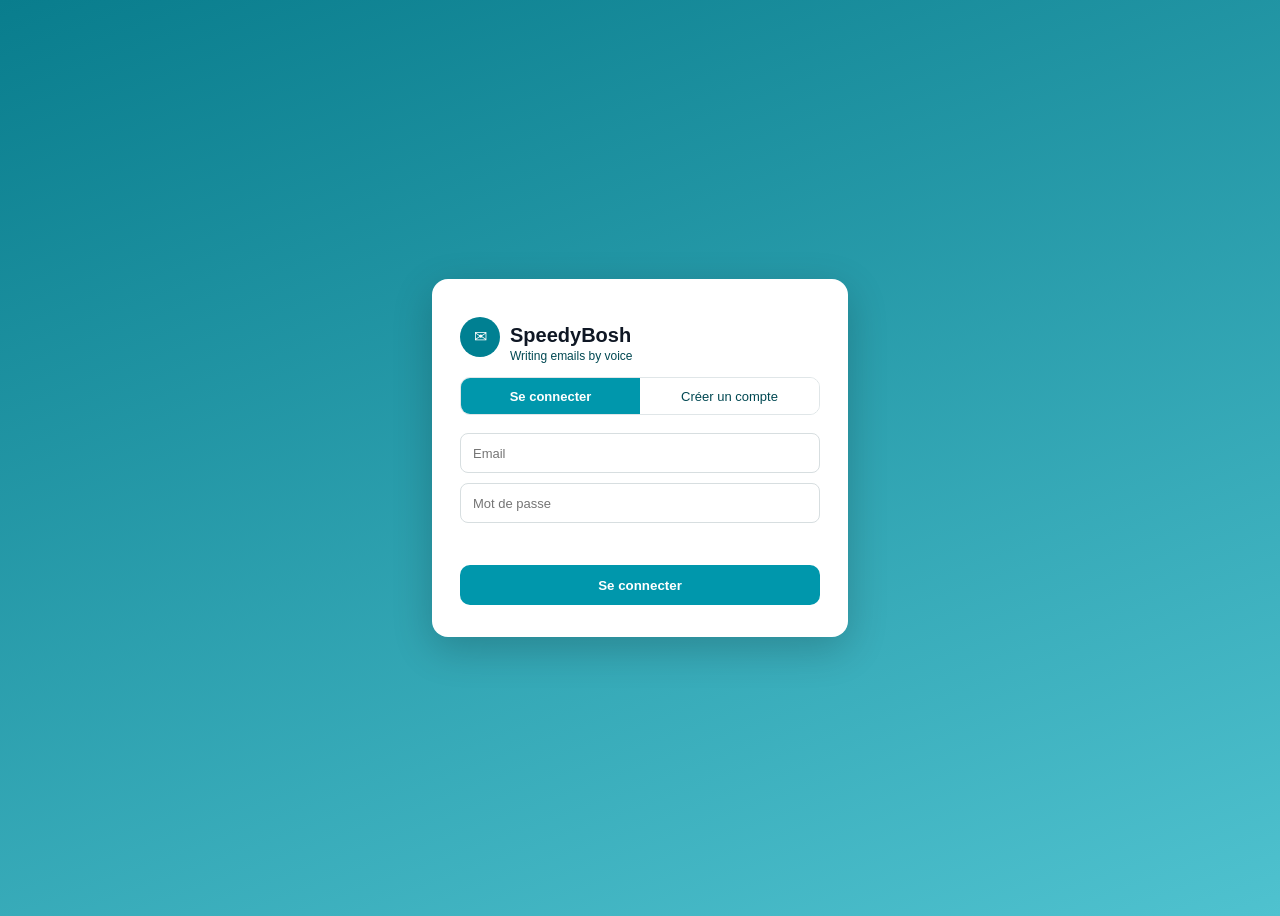
==== frontend/dashboard.html @ 1e37a74c "Création de la branche version2 avec dernières corrections" ====
<!DOCTYPE html>
<html lang="fr">
<head>
<meta charset="UTF-8">
<meta name="viewport" content="width=device-width, initial-scale=1.0">
<title>SpeedyBosh</title>
<link rel="stylesheet" href="css/style.css">
</head>
<body>

  <!-- ── HEADER ── -->
  <header class="app-header">
    <div class="brand">
      <div class="brand-logo">✉</div>
      <div class="brand-text">
        <h1>SpeedyBosh</h1>
        <p>Writing emails by voice</p>
      </div>
    </div>
    <div class="header-right">
      <div class="search-box">
        <input id="search-input" type="text" placeholder="Rechercher (noms, dates, mails, messages)">
        <button class="icon-btn" id="search-btn">🔍</button>
        <button class="icon-btn" id="sort-toggle-btn">⇅</button>
      </div>
      <button class="signin-pill" id="signin-pill">Sign in</button>
      <div class="avatar-circle" id="avatar-circle">?</div>
    </div>
  </header>

  <!-- ── VISUALIZER ── -->
  <section class="visualizer">
    <div class="pulse-ring" id="pulse-ring">
      <div class="ring"></div><div class="ring"></div><div class="ring"></div>
      <div class="mic">🎤</div>
    </div>
    <div class="status-lbl" id="status-lbl">SpeedyBosh</div>
    <div class="wave-bar" id="wave-bar">
      <!-- 20 barres générées en JS -->
    </div>
  </section>

  <!-- ── LAYOUT ── -->
  <div class="layout">
    <!-- SIDEBAR -->
    <aside class="sidebar">
      <h3>InBox</h3>
      <button id="btn-new-mail">📨  New email</button>
      <button id="btn-sent">📤  Sent</button>
      <button id="btn-all-mail">📥  All Mail</button>
      <button id="btn-trash">🗑  Trash</button>
      <button id="btn-starred">⭐  Starred</button>
      <button id="btn-history">🕘  Historical</button>
      <button class="settings-btn" id="btn-settings">⚙️  Settings</button>
    </aside>

    <!-- MAIN COLUMN -->
    <main class="main-col">

      <!-- VOICE GUIDE -->
      <div class="card">
        <div class="card-title">VOICE GUIDE</div>
        <div class="guide-text" id="guide-text">Say "Hello" to start</div>
      </div>

      <!-- FORM -->
      <div class="card">
        <div class="card-title" style="padding-top:10px;">Send an email</div>

        <div class="form-row">
          <label>To :</label>
          <input type="text" id="dest-input" placeholder="destinataire@exemple.com">
          <button class="mic-btn" data-field="destinataire">🎤</button>
          <button class="rewrite-btn" data-field="destinataire">✍️</button>
        </div>

        <div class="form-row">
          <label>Subject :</label>
          <input type="text" id="obj-input">
          <button class="mic-btn" data-field="objet">🎤</button>
          <button class="rewrite-btn" data-field="objet">✍️</button>
        </div>

        <div class="card-title" style="padding-top:10px;">New Message :</div>
        <textarea class="body-textarea" id="corps-input"></textarea>
        <div class="body-actions">
          <button class="mic-btn" data-field="corps">🎤</button>
          <button class="send-btn" id="send-btn">Send</button>
          <button class="rewrite-btn" data-field="corps">✍️</button>
        </div>
      </div>

      <!-- LOG -->
      <div class="card log-card">
        <div class="log-header">LOG</div>
        <div class="log-search-row">
          <input type="text" id="log-search" placeholder="Rechercher dans les messages">
          <select id="log-sort">
            <option value="date_desc">Date ↓</option>
            <option value="date_asc">Date ↑</option>
            <option value="alpha_asc">Alpha A→Z</option>
            <option value="alpha_desc">Alpha Z→A</option>
          </select>
        </div>
        <div class="console" id="console"></div>
      </div>

    </main>
  </div>

  <button class="quit-btn" id="btn-logout">✕  Se déconnecter</button>

  <script src="js/api.js"></script>
  <script src="js/voice.js"></script>
  <script src="js/app.js"></script>
</body>
</html>
---- frontend/css/style.css ----
@import url("variables.css");

* { box-sizing: border-box; margin: 0; padding: 0; }

body {
  font-family: var(--font-main);
  background: #eef1f3;
  color: var(--text-primary);
}

/* ── HEADER ── */
.app-header {
  display: flex;
  align-items: center;
  justify-content: space-between;
  background: var(--header-bg);
  height: 96px;
  padding: 0 24px;
  border-top: 3px solid var(--amber);
}
.brand { display: flex; align-items: center; gap: 12px; }
.brand-logo {
  width: 56px; height: 56px; border-radius: 50%;
  background: var(--purple-mid);
  display: flex; align-items: center; justify-content: center;
  font-size: 22px; color: var(--white);
}
.brand-text h1 { font-size: 18px; font-weight: 700; color: var(--white); }
.brand-text p { font-size: 11px; color: var(--white); opacity: .9; }

.header-right { display: flex; align-items: center; gap: 10px; }
.search-box {
  display: flex; align-items: center; gap: 6px;
}
.search-box input {
  width: 300px; height: 32px; border-radius: 16px; border: none;
  padding: 0 14px; font-size: 12px; outline: none;
}
.icon-btn {
  width: 32px; height: 32px; border: none; border-radius: 8px;
  background: var(--blue-acc); color: var(--white); cursor: pointer;
}
.signin-pill {
  background: var(--purple-mid); color: var(--white); border: none;
  border-radius: 14px; height: 28px; padding: 0 14px; font-size: 12px; cursor: pointer;
}
.avatar-circle {
  width: 44px; height: 44px; border-radius: 50%;
  background: var(--purple-mid); border: 2px solid var(--white);
  display: flex; align-items: center; justify-content: center;
  color: var(--white); font-weight: 700; cursor: pointer;
}

/* ── VOICE VISUALIZER ── */
.visualizer { text-align: center; padding: 20px 0 8px; }
.pulse-ring {
  width: 110px; height: 110px; margin: 0 auto; position: relative;
}
.pulse-ring .ring {
  position: absolute; inset: 0; border-radius: 50%;
  border: 1.5px solid var(--purple-hi);
}
.pulse-ring .ring:nth-child(2) { inset: 12px; border-color: var(--blue-acc); }
.pulse-ring .ring:nth-child(3) { inset: 24px; border-color: var(--purple-lo); }
.pulse-ring .mic { position: absolute; inset: 0; display: flex; align-items: center; justify-content: center; font-size: 26px; }
.pulse-ring.active .ring { animation: pulse 1.4s ease-out infinite; }
.pulse-ring.active .ring:nth-child(2) { animation-delay: .3s; }
.pulse-ring.active .ring:nth-child(3) { animation-delay: .6s; }
@keyframes pulse {
  0%   { transform: scale(.6); opacity: 1; }
  100% { transform: scale(1.15); opacity: 0; }
}
.status-lbl { font-size: 12px; color: var(--purple-mid); margin-top: 6px; }

.wave-bar { display: flex; gap: 3px; justify-content: center; align-items: flex-end; height: 18px; margin-top: 10px; }
.wave-bar span { width: 6px; height: 6px; background: var(--purple-mid); border-radius: 1px; }
.wave-bar.active span { animation: wave 1s ease-in-out infinite; }
.wave-bar span:nth-child(odd) { animation-delay: .15s; }
@keyframes wave { 0%,100% { height: 4px; } 50% { height: 18px; } }

/* ── LAYOUT ── */
.layout { display: flex; align-items: flex-start; }

.sidebar {
  background: var(--sidebar-bg);
  width: 160px; margin: 20px 0 20px 16px;
  border-radius: 8px; padding: 12px;
  display: flex; flex-direction: column; min-height: 500px;
}
.sidebar h3 { color: var(--text-primary); font-size: 12px; margin-bottom: 8px; }
.sidebar button {
  background: var(--white); color: #060606; border: none;
  height: 36px; border-radius: 8px; font-size: 12px; margin-bottom: 6px; cursor: pointer;
  text-align: left; padding: 0 12px;
}
.sidebar button:hover { background: #65E0F0; }
.sidebar .settings-btn { margin-top: auto; }

.main-col { flex: 1; padding: 20px 16px; min-width: 0; }

.card {
  background: var(--white); border: 1px solid var(--bg-panel-light, #dfe6e8);
  border-radius: var(--radius-lg); margin-bottom: 14px; box-shadow: 0 1px 3px rgba(0,0,0,.05);
}
.card-title { font-size: 10px; font-weight: 700; text-transform: uppercase; padding: 10px 14px 2px; }
.guide-text { font-size: 13px; font-weight: 700; padding: 0 14px 12px; }

/* ── FORM ── */
.form-row { display: flex; align-items: center; gap: 8px; padding: 6px 14px; }
.form-row label { width: 70px; font-size: 12px; color: #060606; }
.form-row input {
  flex: 1; height: 34px; border: 1px solid #d7dee0; border-radius: 8px;
  padding: 0 10px; font-size: 13px; outline: none;
}
.form-row input:focus { border-color: var(--purple-hi); }
.mic-btn, .rewrite-btn, .send-btn {
  border: none; border-radius: 8px; cursor: pointer; color: var(--white);
  height: 34px; width: 40px; font-size: 14px;
}
.mic-btn { background: var(--purple-hi); }
.mic-btn.recording { background: var(--red-err); }
.rewrite-btn { background: var(--blue-acc); }
.send-btn { background: var(--teal-ok); width: auto; padding: 0 18px; font-weight: 600; }

.body-textarea {
  width: calc(100% - 28px); margin: 6px 14px; height: 110px;
  border: 1px solid #d7dee0; border-radius: 10px; padding: 10px; font-size: 12px; resize: vertical;
}
.body-actions { display: flex; gap: 8px; padding: 0 14px 14px; }

/* ── LOG ── */
.log-card { padding: 10px 14px 14px; }
.log-header { font-size: 12px; margin-bottom: 6px; }
.log-search-row { display: flex; gap: 8px; margin-bottom: 8px; }
.log-search-row input {
  flex: 1; height: 32px; border: 1px solid #d7dee0; border-radius: 8px; padding: 0 10px; font-size: 12px;
}
.log-search-row select {
  height: 32px; border-radius: 8px; border: 1px solid #d7dee0; background: var(--blue-acc);
  color: var(--white); font-size: 12px; padding: 0 8px;
}
.console {
  background: var(--white); color: var(--teal-lt); font-family: "Courier New", monospace;
  font-size: 11px; height: 200px; overflow-y: auto; border-radius: 10px; padding: 10px;
  border: 1px solid #eee;
}
.console .line { white-space: pre-wrap; margin-bottom: 2px; }

.quit-btn {
  display: block; width: calc(100% - 32px); margin: 0 16px 16px;
  background: #2e0d0d; color: var(--red-err); border: 1px solid var(--red-err);
  height: 38px; border-radius: 10px; cursor: pointer; font-size: 13px;
}
.quit-btn:hover { background: #4a1515; }

@media (max-width: 900px) {
  .sidebar { display: none; }
  .search-box input { width: 160px; }
}
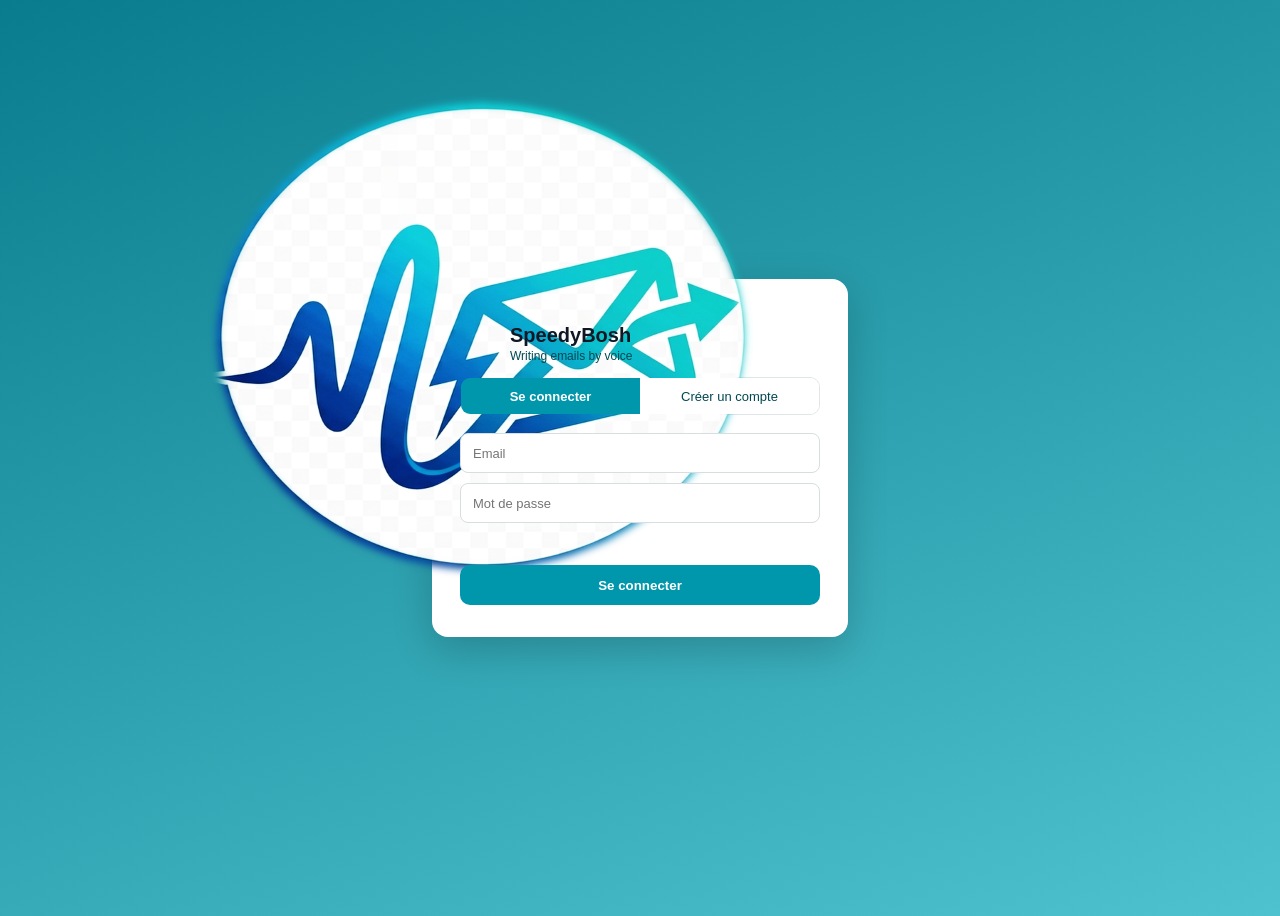
==== commit 6ab26aaa: "Ajout du dossier img et mise à jour du header avec logo" ====
--- a/frontend/dashboard.html
+++ b/frontend/dashboard.html
@@ -11,7 +11,7 @@
   <!-- ── HEADER ── -->
   <header class="app-header">
     <div class="brand">
-      <div class="brand-logo">✉</div>
+      <div class="brand-logo"><img src="img/speedybosh_logo2.png" alt="" class="logo"></div>
       <div class="brand-text">
         <h1>SpeedyBosh</h1>
         <p>Writing emails by voice</p>
--- a/frontend/css/style.css
+++ b/frontend/css/style.css
@@ -13,20 +13,40 @@
   display: flex;
   align-items: center;
   justify-content: space-between;
-  background: var(--header-bg);
-  height: 96px;
-  padding: 0 24px;
-  border-top: 3px solid var(--amber);
+  background-color: #008b8b;
+  padding: 10px 20px;
 }
-.brand { display: flex; align-items: center; gap: 12px; }
-.brand-logo {
-  width: 56px; height: 56px; border-radius: 50%;
-  background: var(--purple-mid);
-  display: flex; align-items: center; justify-content: center;
-  font-size: 22px; color: var(--white);
+.brand {
+  display: flex;
+  align-items: center;
+  gap: 10px;
 }
-.brand-text h1 { font-size: 18px; font-weight: 700; color: var(--white); }
-.brand-text p { font-size: 11px; color: var(--white); opacity: .9; }
+
+.brand-logo img {
+  width: 60px;
+  height: auto;
+  object-fit: contain;
+  display: block;
+}
+
+.logo {
+  width: 60px;
+  height: auto;
+  object-fit: contain;
+  display: block;
+}
+
+.brand-text h1 {
+  font-size: 20px;
+  color: #fff;
+  margin: 0;
+}
+
+.brand-text p {
+  font-size: 12px;
+  color: #e0e0e0;
+  margin: 0;
+}
 
 .header-right { display: flex; align-items: center; gap: 10px; }
 .search-box {
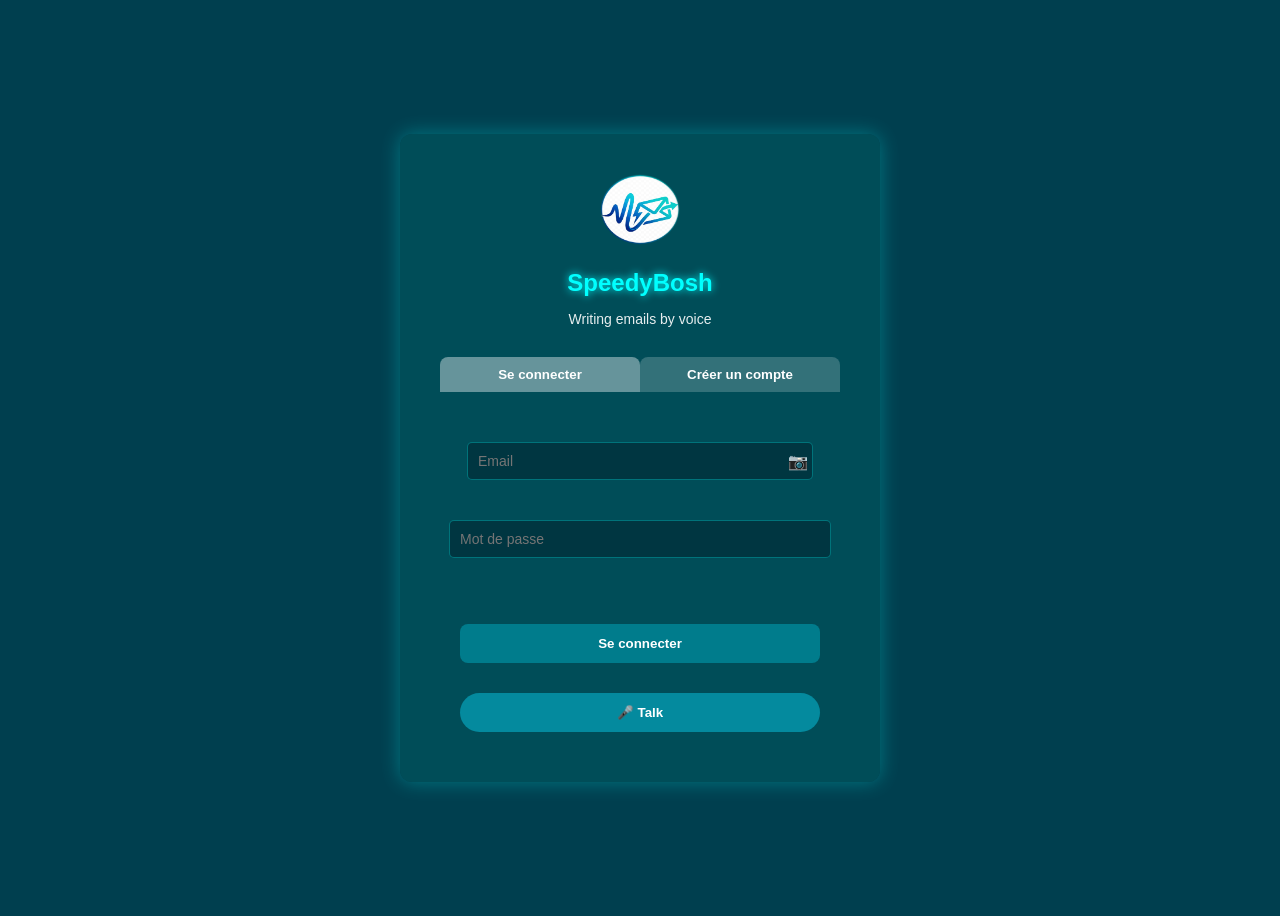
==== commit ce29d697: "ton message" ====
--- a/frontend/dashboard.html
+++ b/frontend/dashboard.html
@@ -1,117 +1,1431 @@
 <!DOCTYPE html>
-<html lang="fr">
+<html lang="en">
 <head>
-<meta charset="UTF-8">
-<meta name="viewport" content="width=device-width, initial-scale=1.0">
-<title>SpeedyBosh</title>
-<link rel="stylesheet" href="css/style.css">
+    <meta charset="UTF-8">
+    <meta name="viewport" content="width=device-width, initial-scale=1.0">
+    <meta http-equiv="Cache-Control" content="no-cache, no-store, must-revalidate">
+    <meta http-equiv="Pragma" content="no-cache">
+    <meta http-equiv="Expires" content="0">
+    <title>SpeedyBosh — Voice Email Assistant</title>
+    <link href="https://fonts.googleapis.com/css2?family=Inter:wght@300;400;500;600;700;800;900&display=swap" rel="stylesheet">
+    <link rel="stylesheet" href="https://cdnjs.cloudflare.com/ajax/libs/font-awesome/6.5.0/css/all.min.css">
+    <link rel="icon" type="image/png" href="img/speedybosh_logo2.png" />
+    <style>
+        * { margin: 0; padding: 0; box-sizing: border-box; }
+        body {
+            font-family: 'Inter', -apple-system, BlinkMacSystemFont, sans-serif;
+            background: #E8F8FA;
+            color: #1A1A2E;
+            height: 100vh;
+            display: flex;
+            flex-direction: column;
+        }
+        ::-webkit-scrollbar { width: 6px; }
+        ::-webkit-scrollbar-track { background: #E8F8FA; }
+        ::-webkit-scrollbar-thumb { background: #00B4D8; border-radius: 10px; }
+        ::-webkit-scrollbar-thumb:hover { background: #0077B6; }
+
+        .topbar {
+            background: #FFFFFF;
+            padding: 12px 36px;
+            display: flex;
+            justify-content: space-between;
+            align-items: center;
+            border-bottom: 2px solid #90E0EF;
+            box-shadow: 0 2px 12px rgba(0, 180, 216, 0.08);
+            flex-shrink: 0;
+        }
+        .topbar-left { display: flex; align-items: center; gap: 14px; }
+        .logo-icon {
+            width: 42px; height: 42px;
+            display: flex; align-items: center; justify-content: center;
+            flex-shrink: 0;
+        }
+        .logo-icon .logo { height: 40px; width: auto; object-fit: contain; }
+        .logo-text {
+            font-size: 22px; font-weight: 800;
+            background: linear-gradient(135deg, #0077B6, #00D4FF);
+            -webkit-background-clip: text;
+            -webkit-text-fill-color: transparent;
+            background-clip: text;
+            letter-spacing: -0.5px;
+        }
+        .logo-text span {
+            font-weight: 400; color: #6B7280; font-size: 13px;
+            -webkit-text-fill-color: #6B7280; margin-left: 6px;
+        }
+        .search-bar {
+            display: flex; align-items: center; background: #F0FAFC;
+            border-radius: 12px; padding: 6px 18px; width: 340px;
+            transition: all 0.25s; border: 2px solid transparent;
+        }
+        .search-bar:focus-within {
+            background: #FFFFFF; border-color: #00B4D8;
+            box-shadow: 0 0 0 4px rgba(0, 180, 216, 0.12);
+        }
+        .search-bar input {
+            border: none; background: transparent; padding: 9px 0;
+            font-size: 14px; width: 100%; outline: none;
+            color: #1A1A2E; font-family: 'Inter', sans-serif;
+        }
+        .search-bar input::placeholder { color: #9CA3AF; }
+        .search-icon { color: #00B4D8; font-size: 18px; margin-right: 12px; }
+        .topbar-right { display: flex; align-items: center; gap: 18px; }
+        .wake-btn {
+            background: #F0FAFC; border: 1px solid #90E0EF;
+            padding: 5px 14px; border-radius: 100px; font-size: 12px;
+            font-weight: 500; color: #0077B6; cursor: pointer;
+            transition: all 0.2s; font-family: 'Inter', sans-serif;
+            white-space: nowrap;
+        }
+        .wake-btn:hover { background: #E8F8FA; border-color: #00B4D8; }
+        .wake-btn.active { background: #DCFCE7; border-color: #22C55E; color: #16A34A; }
+        .status-badge {
+            background: #E8F8FA; padding: 5px 16px; border-radius: 100px;
+            font-size: 12px; font-weight: 500; color: #0077B6;
+            display: flex; align-items: center; gap: 8px;
+            border: 1px solid #90E0EF;
+        }
+        .status-badge .dot {
+            width: 8px; height: 8px; background: #22C55E;
+            border-radius: 50%; display: inline-block;
+            animation: pulse-dot 2s ease-in-out infinite;
+        }
+        @keyframes pulse-dot { 0%,100%{opacity:1;transform:scale(1)} 50%{opacity:.5;transform:scale(.8)} }
+        .avatar {
+            width: 42px; height: 42px; border-radius: 50%;
+            background: linear-gradient(135deg, #0077B6, #00D4FF);
+            display: flex; align-items: center; justify-content: center;
+            color: white; font-weight: 700; font-size: 16px;
+            cursor: pointer; transition: all 0.25s;
+            box-shadow: 0 2px 8px rgba(0, 180, 216, 0.25);
+        }
+        .avatar:hover {
+            transform: scale(1.06);
+            box-shadow: 0 4px 20px rgba(0, 180, 216, 0.4);
+        }
+        .topbar-right .logout-link {
+            font-size: 13px; color: #EF4444; cursor: pointer;
+            font-weight: 500; transition: color 0.2s; text-decoration: none;
+        }
+        .topbar-right .logout-link:hover { color: #DC2626; }
+
+        .main-container {
+            display: flex; flex: 1; overflow: hidden;
+            padding: 20px 28px; gap: 24px;
+        }
+
+        .sidebar {
+            width: 230px; background: #FFFFFF; border-radius: 18px;
+            padding: 18px 12px;
+            box-shadow: 0 4px 24px rgba(0, 180, 216, 0.06);
+            flex-shrink: 0; display: flex; flex-direction: column;
+            border: 1px solid #E8F8FA; height: 100%; overflow-y: auto;
+        }
+        .sidebar .nav-section { margin-bottom: 20px; }
+        .sidebar .nav-section .label {
+            font-size: 10px; font-weight: 700; text-transform: uppercase;
+            letter-spacing: 0.8px; color: #90E0EF;
+            padding: 0 14px; margin-bottom: 8px;
+        }
+        .sidebar .nav-item {
+            display: flex; align-items: center; gap: 14px;
+            padding: 10px 16px; border-radius: 12px; cursor: pointer;
+            transition: all 0.15s; color: #6B7280;
+            font-weight: 500; font-size: 14px;
+            text-decoration: none; margin-bottom: 2px;
+            border: none; background: none; width: 100%; text-align: left;
+            font-family: 'Inter', sans-serif;
+        }
+        .sidebar .nav-item:hover { background: #F0FAFC; color: #0077B6; }
+        .sidebar .nav-item.active { background: linear-gradient(135deg, #F0FAFC, #E8F8FA); color: #0077B6; font-weight: 600; border-right: 3px solid #00B4D8; }
+        .sidebar .nav-item .icon { font-size: 18px; width: 26px; text-align: center; }
+        .sidebar .nav-item .badge {
+            margin-left: auto; background: #E8F8FA;
+            padding: 2px 12px; border-radius: 100px;
+            font-size: 11px; font-weight: 600; color: #0077B6;
+        }
+        .sidebar .nav-item.active .badge { background: #00B4D8; color: white; }
+        .sidebar-divider { border: none; border-top: 2px solid #F0FAFC; margin: 6px 12px 14px; }
+        .sidebar-footer {
+            margin-top: auto; padding: 14px 16px;
+            background: linear-gradient(135deg, #F0FAFC, #E8F8FA);
+            border-radius: 14px; border: 1px solid #90E0EF;
+        }
+        .sidebar-footer .version { font-size: 11px; color: #6B7280; font-weight: 500; }
+        .sidebar-footer .app-name { font-size: 14px; font-weight: 700; color: #0077B6; }
+        .sidebar-footer .company { font-size: 11px; color: #9CA3AF; }
+
+        .content {
+            flex: 1; display: flex; flex-direction: column;
+            gap: 18px; overflow-y: auto; padding-right: 4px;
+        }
+
+        .stats-grid { display: grid; grid-template-columns: repeat(4, 1fr); gap: 16px; }
+        .stat-card {
+            background: #FFFFFF; border-radius: 16px; padding: 20px 24px;
+            box-shadow: 0 2px 12px rgba(0, 180, 216, 0.06);
+            transition: all 0.25s; border: 1px solid #E8F8FA;
+            position: relative; overflow: hidden;
+        }
+        .stat-card::before {
+            content: ''; position: absolute; top: 0; left: 0; right: 0;
+            height: 4px; border-radius: 16px 16px 0 0;
+        }
+        .stat-card:hover {
+            transform: translateY(-3px);
+            box-shadow: 0 8px 32px rgba(0, 180, 216, 0.12);
+            border-color: #90E0EF;
+        }
+        .stat-card .stat-icon { font-size: 24px; margin-bottom: 8px; }
+        .stat-card .stat-number { font-size: 30px; font-weight: 800; color: #1A1A2E; letter-spacing: -0.5px; }
+        .stat-card .stat-label { font-size: 14px; color: #6B7280; font-weight: 500; margin-top: 2px; }
+        .stat-card .stat-change {
+            font-size: 12px; font-weight: 600; margin-top: 6px;
+            display: inline-block; padding: 2px 12px; border-radius: 100px;
+        }
+        .stat-card .stat-change.up { background: #DCFCE7; color: #16A34A; }
+        .stat-card .stat-change.down { background: #FEE2E2; color: #DC2626; }
+        .stat-card.turquoise::before { background: linear-gradient(90deg, #0077B6, #00D4FF); }
+        .stat-card.turquoise .stat-number { color: #0077B6; }
+        .stat-card.green::before { background: #22C55E; }
+        .stat-card.green .stat-number { color: #22C55E; }
+        .stat-card.orange::before { background: #F59E0B; }
+        .stat-card.orange .stat-number { color: #F59E0B; }
+        .stat-card.pink::before { background: #EC4899; }
+        .stat-card.pink .stat-number { color: #EC4899; }
+
+        .compose-card {
+            background: #FFFFFF; border-radius: 16px; padding: 18px 24px;
+            box-shadow: 0 2px 12px rgba(0, 180, 216, 0.06);
+            border: 1px solid #E8F8FA;
+        }
+        .compose-card h3 { font-size: 16px; font-weight: 700; margin-bottom: 12px; color: #0077B6; }
+        .guide-text { font-size: 14px; color: #6B7280; font-weight: 500; padding: 8px 0; }
+        .form-row { display: flex; align-items: center; gap: 10px; margin-bottom: 10px; }
+        .form-row label { font-size: 14px; font-weight: 500; color: #6B7280; min-width: 70px; flex-shrink: 0; }
+        .input-group {
+            display: flex; flex-grow: 1; align-items: center;
+        }
+        .input-group input {
+            flex: 1; padding: 8px 12px; border: 1px solid #E5E7EB;
+            border-radius: 8px 0 0 8px; font-size: 14px; outline: none;
+            font-family: 'Inter', sans-serif; transition: border-color 0.2s;
+        }
+        .input-group input:focus { border-color: #00B4D8; }
+        .input-group .mic-btn {
+            height: 38px; width: 38px; flex-shrink: 0;
+            background: #F0FAFC; color: #0077B6;
+            border: 1px solid #E5E7EB; border-left: none;
+            border-radius: 0 8px 8px 0;
+            cursor: pointer; font-size: 16px;
+            display: flex; align-items: center; justify-content: center;
+            transition: all 0.2s;
+        }
+        .input-group .mic-btn:hover { background: #E8F8FA; color: #00B4D8; }
+        .input-group .mic-btn.recording { background: #FEE2E2; border-color: #DC2626; color: #DC2626; animation: mic-pulse 0.8s ease-in-out infinite; }
+        @keyframes mic-pulse { 0%,100%{box-shadow:0 0 0 0 rgba(220,38,38,.3)} 50%{box-shadow:0 0 0 8px rgba(220,38,38,0)} }
+        .form-row.body-row { align-items: flex-start; }
+        .body-input-wrapper {
+            display: flex; flex-grow: 1; align-items: flex-start; gap: 8px;
+        }
+        .body-input-wrapper textarea {
+            flex: 1; padding: 8px 12px; border: 1px solid #E5E7EB;
+            border-radius: 8px; font-size: 14px; outline: none;
+            font-family: 'Inter', sans-serif; resize: vertical; min-height: 80px;
+            transition: border-color 0.2s;
+        }
+        .body-input-wrapper textarea:focus { border-color: #00B4D8; }
+        .body-actions {
+            display: flex; flex-direction: column; gap: 6px; flex-shrink: 0;
+        }
+        .icon-btn {
+            width: 34px; height: 34px; border-radius: 8px;
+            border: 1px solid #E5E7EB; background: #fff;
+            cursor: pointer; font-size: 16px;
+            display: flex; align-items: center; justify-content: center;
+            transition: all 0.2s;
+        }
+        .icon-btn:hover { background: #F0FAFC; border-color: #90E0EF; }
+        .icon-btn.loading { opacity: 0.5; pointer-events: none; }
+        .icon-btn.recording { background: #FEE2E2; border-color: #DC2626; color: #DC2626; animation: mic-pulse 0.8s ease-in-out infinite; }
+        .file-preview {
+            margin-top: 8px; padding: 8px 12px; background: #F0FAFC;
+            border: 1px dashed #90E0EF; border-radius: 8px;
+            font-size: 13px; color: #0077B6; display: none;
+            font-family: 'Inter', sans-serif; line-height: 1.6;
+        }
+        .file-preview.show { display: block; }
+
+        .form-actions { display: flex; gap: 8px; margin-top: 8px; }
+
+        .form-actions .send-btn {
+            height: 38px; padding: 0 24px; border-radius: 100px; border: none;
+            background: linear-gradient(135deg, #0077B6, #00D4FF); color: white;
+            font-weight: 600; font-size: 14px; cursor: pointer;
+            font-family: 'Inter', sans-serif; transition: all 0.2s;
+        }
+        .form-actions .send-btn:hover { background: linear-gradient(135deg, #005C8E, #0099CC); }
+
+        .pulse-ring { display: inline-flex; align-items: center; gap: 4px; }
+        .pulse-ring .ring { width: 8px; height: 8px; border-radius: 50%; background: #00B4D8; display: none; }
+        .pulse-ring.active .ring { display: inline-block; animation: ring-pulse 1s ease-in-out infinite; }
+        .pulse-ring.active .ring:nth-child(2) { animation-delay: 0.2s; }
+        .pulse-ring.active .ring:nth-child(3) { animation-delay: 0.4s; }
+        @keyframes ring-pulse { 0%,100%{opacity:.3} 50%{opacity:1} }
+        .wave-bar { display: flex; align-items: flex-end; gap: 2px; height: 24px; }
+        .wave-bar span { width: 4px; background: #00B4D8; border-radius: 2px; height: 4px; display: none; }
+        .wave-bar.active span { display: block; animation: wave .6s ease-in-out infinite alternate; }
+        .wave-bar.active span:nth-child(1) { animation-delay: 0s; }
+        .wave-bar.active span:nth-child(2) { animation-delay: 0.05s; }
+        .wave-bar.active span:nth-child(3) { animation-delay: 0.1s; }
+        .wave-bar.active span:nth-child(4) { animation-delay: 0.15s; }
+        .wave-bar.active span:nth-child(5) { animation-delay: 0.2s; }
+        .wave-bar.active span:nth-child(6) { animation-delay: 0.25s; }
+        .wave-bar.active span:nth-child(7) { animation-delay: 0.3s; }
+        .wave-bar.active span:nth-child(8) { animation-delay: 0.35s; }
+        .wave-bar.active span:nth-child(9) { animation-delay: 0.4s; }
+        .wave-bar.active span:nth-child(10) { animation-delay: 0.45s; }
+        .wave-bar.active span:nth-child(11) { animation-delay: 0.5s; }
+        .wave-bar.active span:nth-child(12) { animation-delay: 0.55s; }
+        .wave-bar.active span:nth-child(13) { animation-delay: 0.6s; }
+        .wave-bar.active span:nth-child(14) { animation-delay: 0.65s; }
+        .wave-bar.active span:nth-child(15) { animation-delay: 0.7s; }
+        .wave-bar.active span:nth-child(16) { animation-delay: 0.75s; }
+        .wave-bar.active span:nth-child(17) { animation-delay: 0.8s; }
+        .wave-bar.active span:nth-child(18) { animation-delay: 0.85s; }
+        .wave-bar.active span:nth-child(19) { animation-delay: 0.9s; }
+        .wave-bar.active span:nth-child(20) { animation-delay: 0.95s; }
+        @keyframes wave { 0%{height:4px} 100%{height:20px} }
+        .status-lbl { font-size: 12px; color: #9CA3AF; }
+
+        .email-list {
+            background: #FFFFFF; border-radius: 16px;
+            box-shadow: 0 2px 12px rgba(0, 180, 216, 0.06);
+            border: 1px solid #E8F8FA; display: flex; flex-direction: column;
+        }
+        .email-list h2 {
+            font-size: 16px; font-weight: 700; padding: 16px 22px 0; color: #1A1A2E;
+        }
+
+        .mail-toolbar {
+            display: flex; align-items: center; gap: 6px; flex-wrap: wrap;
+            padding: 10px 22px; border-bottom: 2px solid #F0FAFC;
+        }
+        .mail-toolbar button {
+            background: transparent; border: 1px solid #E8F8FA;
+            padding: 4px 16px; border-radius: 100px; font-size: 12px;
+            font-weight: 500; color: #6B7280; cursor: pointer;
+            transition: all 0.15s; font-family: 'Inter', sans-serif;
+        }
+        .mail-toolbar button:hover { background: #F0FAFC; border-color: #90E0EF; color: #0077B6; }
+        .mail-toolbar #selected-count { margin-left: auto; font-size: 12px; color: #9CA3AF; }
+
+        .mail-item {
+            display: flex; align-items: center; padding: 12px 22px;
+            border-bottom: 1px solid #F9FAFB; gap: 14px;
+            transition: all 0.15s;
+        }
+        .mail-item:hover { background: #FAFDFE; }
+        .mail-item.fade-out { opacity: 0; transform: translateX(-20px); transition: all 0.4s; }
+        .mail-actions { display: flex; align-items: center; gap: 8px; flex-shrink: 0; }
+        .mail-actions input[type="checkbox"] { width: 16px; height: 16px; cursor: pointer; }
+        .mail-actions i { cursor: pointer; font-size: 16px; color: #9CA3AF; transition: color 0.15s; }
+        .mail-actions i:hover { color: #00B4D8; }
+        .mail-actions .mail-star.text-warning { color: #F59E0B; }
+        .mail-actions .mail-star.fa-solid.text-warning { color: #F59E0B; }
+        .mail-actions .mail-trash:hover { color: #DC2626; }
+        .mail-actions .mail-restore:hover { color: #22C55E; }
+        .mail-info { flex: 1; min-width: 0; }
+        .mail-info p { font-size: 13px; color: #6B7280; margin-bottom: 2px; }
+        .mail-info p strong { color: #1A1A2E; font-weight: 600; }
+
+        .voice-module {
+            background: #FFFFFF; border-radius: 16px; padding: 16px 24px;
+            box-shadow: 0 2px 12px rgba(0, 180, 216, 0.06);
+            border: 1px solid #E8F8FA;
+            display: flex; align-items: center; justify-content: space-between;
+            flex-shrink: 0; gap: 16px; flex-wrap: wrap;
+        }
+        .voice-module .voice-left { display: flex; align-items: center; gap: 18px; }
+        .voice-module .voice-btn {
+            width: 52px; height: 52px; border-radius: 50%; border: none;
+            background: linear-gradient(135deg, #0077B6, #00D4FF);
+            color: white; font-size: 24px; cursor: pointer;
+            transition: all 0.25s; display: flex; align-items: center; justify-content: center;
+            flex-shrink: 0; box-shadow: 0 4px 16px rgba(0, 180, 216, 0.3);
+        }
+        .voice-module .voice-btn:hover {
+            transform: scale(1.06);
+            box-shadow: 0 6px 28px rgba(0, 180, 216, 0.45);
+        }
+        .voice-module .voice-btn.listening {
+            background: linear-gradient(135deg, #DC2626, #EF4444);
+            animation: voice-pulse 1.2s ease-in-out infinite;
+            box-shadow: 0 4px 20px rgba(220, 38, 38, 0.35);
+        }
+        @keyframes voice-pulse {
+            0%,100%{box-shadow:0 0 0 0 rgba(220,38,38,.4)}
+            50%{box-shadow:0 0 0 16px rgba(220,38,38,0)}
+        }
+        .voice-module .voice-status { font-size: 14px; color: #6B7280; }
+        .voice-module .voice-status strong { color: #1A1A2E; font-weight: 600; }
+        .voice-module .voice-status .highlight { color: #0077B6; font-weight: 700; }
+        .voice-transcript {
+            background: linear-gradient(135deg, #F0FAFC, #E8F8FA);
+            padding: 8px 22px; border-radius: 100px;
+            font-size: 14px; color: #1A1A2E; font-weight: 500;
+            max-width: 380px; white-space: nowrap; overflow: hidden; text-overflow: ellipsis;
+            border: 1px solid #90E0EF; min-height: 42px;
+            display: flex; align-items: center;
+        }
+        .voice-transcript .mic-icon { margin-right: 10px; color: #00B4D8; }
+
+        .log-module {
+            background: #FFFFFF; border-radius: 16px; padding: 14px 22px;
+            box-shadow: 0 2px 12px rgba(0, 180, 216, 0.06);
+            border: 1px solid #E8F8FA; flex-shrink: 0; max-height: 160px; overflow-y: auto;
+        }
+        .log-module .log-header {
+            display: flex; justify-content: space-between; align-items: center; margin-bottom: 8px;
+        }
+        .log-module .log-header h4 { font-size: 13px; font-weight: 700; color: #0077B6; text-transform: uppercase; letter-spacing: 0.5px; }
+        .log-module .log-header .log-count { font-size: 12px; color: #9CA3AF; font-weight: 500; }
+        .console { background: transparent; }
+        .console .line {
+            font-size: 13px; color: #6B7280; padding: 3px 0;
+            border-bottom: 1px solid #F9FAFB; font-family: 'Inter', monospace;
+        }
+
+        footer {
+            padding: 12px 36px; border-top: 2px solid #90E0EF;
+            background: #FFFFFF; font-size: 13px; color: #9CA3AF;
+            display: flex; justify-content: space-between; flex-shrink: 0;
+        }
+
+        .avatar-wrapper { position: relative; cursor: pointer; }
+        .avatar-wrapper .avatar { box-shadow: 0 4px 16px rgba(0,180,216,0.3); border: 3px solid #fff; position: relative; }
+        .avatar-wrapper .status-dot {
+            position: absolute; bottom: 2px; right: 2px; width: 14px; height: 14px;
+            background: #22C55E; border-radius: 50%; border: 3px solid #fff;
+            animation: pulse-dot 2s ease-in-out infinite;
+        }
+
+        .user-menu {
+            position: absolute; top: 100%; right: 0; margin-top: 12px;
+            background: #fff; border-radius: 18px;
+            box-shadow: 0 12px 48px rgba(0,0,0,0.12), 0 4px 16px rgba(0,0,0,0.04);
+            border: 1px solid #E8F8FA; width: 340px; padding: 12px 0;
+            opacity: 0; visibility: hidden;
+            transform: translateY(-8px) scale(0.96);
+            transition: all 0.25s cubic-bezier(0.2,0,0,1);
+            z-index: 1001; transform-origin: top right;
+        }
+        .user-menu.open { opacity: 1; visibility: visible; transform: translateY(0) scale(1); }
+        .user-menu .menu-header { padding: 4px 20px 12px; border-bottom: 1px solid #F1F3F5; }
+        .user-menu .menu-header .user-row { display: flex; align-items: center; gap: 14px; }
+        .user-menu .menu-header .user-avatar {
+            width: 44px; height: 44px; border-radius: 50%;
+            background: linear-gradient(135deg,#0077B6,#00D4FF);
+            display: flex; align-items: center; justify-content: center;
+            color: #fff; font-weight: 700; font-size: 18px; flex-shrink: 0;
+        }
+        .user-menu .menu-header .user-info { text-align: left; flex: 1; min-width: 0; }
+        .user-menu .menu-header .user-info .name { font-weight: 600; font-size: 15px; color: #1A1A2E; white-space: nowrap; overflow: hidden; text-overflow: ellipsis; }
+        .user-menu .menu-header .user-info .email { font-size: 13px; color: #6B7280; white-space: nowrap; overflow: hidden; text-overflow: ellipsis; }
+        .user-menu .menu-header .user-info .badge { font-size: 11px; font-weight: 600; color: #0077B6; background: #E8F8FA; padding: 2px 12px; border-radius: 100px; display: inline-block; margin-top: 3px; }
+        .user-menu .menu-footer { padding: 8px 20px 4px; }
+        .user-menu .menu-footer .sign-out {
+            display: flex; align-items: center; gap: 12px; padding: 10px 12px;
+            border-radius: 12px; cursor: pointer; transition: all 0.15s;
+            color: #6B7280; font-weight: 500; font-size: 14px;
+        }
+        .user-menu .menu-footer .sign-out:hover { background: #FEE2E2; color: #DC2626; }
+
+        .menu-overlay {
+            position: fixed; top: 0; left: 0; right: 0; bottom: 0;
+            z-index: 1000; opacity: 0; visibility: hidden; transition: all 0.2s;
+        }
+        .menu-overlay.active { opacity: 1; visibility: visible; }
+
+        @media (max-width: 1200px) { .stats-grid { grid-template-columns: repeat(2, 1fr); } }
+        @media (max-width: 1024px) { .topbar .search-bar { width: 200px; } .voice-transcript { max-width: 200px; } }
+        @media (max-width: 768px) {
+            .sidebar { display: none; }
+            .topbar { padding: 12px 16px; flex-wrap: wrap; gap: 10px; }
+            .topbar .search-bar { width: 100%; order: 3; }
+            .main-container { padding: 12px; }
+            .stats-grid { grid-template-columns: 1fr 1fr; }
+            .voice-module { flex-direction: column; align-items: stretch; }
+            .voice-transcript { max-width: 100%; white-space: normal; border-radius: 12px; }
+        }
+        @media (max-width: 480px) { .stats-grid { grid-template-columns: 1fr; } .topbar .logo-text span { display: none; } }
+    </style>
 </head>
 <body>
 
-  <!-- ── HEADER ── -->
-  <header class="app-header">
-    <div class="brand">
-      <div class="brand-logo"><img src="img/speedybosh_logo2.png" alt="" class="logo"></div>
-      <div class="brand-text">
-        <h1>SpeedyBosh</h1>
-        <p>Writing emails by voice</p>
-      </div>
+    <header class="topbar">
+        <div class="topbar-left">
+            <div class="logo-icon"><img src="img/speedybosh_logo2.png" alt="SpeedyBosh" class="logo" /></div>
+            <div class="logo-text">SpeedyBosh <span>| Voice Email Assistant</span></div>
+        </div>
+        <div class="search-bar">
+            <span class="search-icon"><i class="fa-solid fa-search"></i></span>
+            <input type="text" id="log-search" placeholder="Search emails, tickets, contacts...">
+            <select id="log-sort" style="border:none;background:transparent;font-size:13px;outline:none;color:#6B7280;cursor:pointer;margin-left:8px;">
+                <option value="date_desc">↓ Date</option>
+                <option value="date_asc">↑ Date</option>
+                <option value="alpha_asc">A→Z</option>
+                <option value="alpha_desc">Z→A</option>
+            </select>
+        </div>
+        <div class="topbar-right">
+            <span class="status-badge"><span class="dot"></span> Online</span>
+            <button class="wake-btn" id="enable-wakeword-btn">🎙️ Hello Speedy</button>
+            <div class="avatar-wrapper">
+                <div class="avatar" id="avatarBtn">
+                    <span id="avatar-circle">MB</span>
+                    <span class="status-dot"></span>
+                </div>
+                <div class="user-menu" id="userMenu">
+                    <div class="menu-header">
+                        <div class="user-row">
+                            <div class="user-avatar" id="menuAvatar">MB</div>
+                            <div class="user-info">
+                                <div class="name" id="menuName">User</div>
+                                <div class="email" id="menuEmail">user@example.com</div>
+                                <span class="badge">● Active</span>
+                            </div>
+                        </div>
+                    </div>
+                    <div class="menu-footer">
+                        <div class="sign-out" id="menuLogout">
+                            <span class="sign-icon">🚪</span>
+                            Sign out
+                        </div>
+                    </div>
+                </div>
+            </div>
+        </div>
+    </header>
+
+    <div class="main-container">
+        <aside class="sidebar">
+            <div class="nav-section">
+                <div class="label">Main Menu</div>
+                <button class="nav-item" id="btn-dashboard"><span class="icon"><i class="fa-solid fa-chart-simple"></i></span> Dashboard</button>
+                <button class="nav-item" id="btn-new-mail"><span class="icon"><i class="fa-solid fa-pen"></i></span> New Email</button>
+                <button class="nav-item" id="btn-sent"><span class="icon"><i class="fa-solid fa-paper-plane"></i></span> Sent</button>
+                <button class="nav-item" id="btn-all-mail"><span class="icon"><i class="fa-solid fa-inbox"></i></span> All Mail <span class="badge" id="total-count">0</span></button>
+                <button class="nav-item" id="btn-starred"><span class="icon"><i class="fa-solid fa-star"></i></span> Starred <span class="badge" id="starred-count">0</span></button>
+                <button class="nav-item" id="btn-trash"><span class="icon"><i class="fa-solid fa-trash"></i></span> Trash</button>
+            </div>
+            <hr class="sidebar-divider">
+            <div class="nav-section">
+                <div class="label">Tools</div>
+                <button class="nav-item" id="btn-history"><span class="icon"><i class="fa-solid fa-clock-rotate-left"></i></span> History</button>
+            </div>
+            <div class="sidebar-footer">
+                <div class="version">Version</div>
+                <div class="app-name">SpeedyBosh v2.0</div>
+                <div class="company">DRÄXLMAIER — DACT</div>
+            </div>
+        </aside>
+
+        <main class="content" id="main-content"></main>
     </div>
-    <div class="header-right">
-      <div class="search-box">
-        <input id="search-input" type="text" placeholder="Rechercher (noms, dates, mails, messages)">
-        <button class="icon-btn" id="search-btn">🔍</button>
-        <button class="icon-btn" id="sort-toggle-btn">⇅</button>
-      </div>
-      <button class="signin-pill" id="signin-pill">Sign in</button>
-      <div class="avatar-circle" id="avatar-circle">?</div>
-    </div>
-  </header>
-
-  <!-- ── VISUALIZER ── -->
-  <section class="visualizer">
-    <div class="pulse-ring" id="pulse-ring">
-      <div class="ring"></div><div class="ring"></div><div class="ring"></div>
-      <div class="mic">🎤</div>
-    </div>
-    <div class="status-lbl" id="status-lbl">SpeedyBosh</div>
-    <div class="wave-bar" id="wave-bar">
-      <!-- 20 barres générées en JS -->
-    </div>
-  </section>
-
-  <!-- ── LAYOUT ── -->
-  <div class="layout">
-    <!-- SIDEBAR -->
-    <aside class="sidebar">
-      <h3>InBox</h3>
-      <button id="btn-new-mail">📨  New email</button>
-      <button id="btn-sent">📤  Sent</button>
-      <button id="btn-all-mail">📥  All Mail</button>
-      <button id="btn-trash">🗑  Trash</button>
-      <button id="btn-starred">⭐  Starred</button>
-      <button id="btn-history">🕘  Historical</button>
-      <button class="settings-btn" id="btn-settings">⚙️  Settings</button>
-    </aside>
-
-    <!-- MAIN COLUMN -->
-    <main class="main-col">
-
-      <!-- VOICE GUIDE -->
-      <div class="card">
-        <div class="card-title">VOICE GUIDE</div>
-        <div class="guide-text" id="guide-text">Say "Hello" to start</div>
-      </div>
-
-      <!-- FORM -->
-      <div class="card">
-        <div class="card-title" style="padding-top:10px;">Send an email</div>
-
-        <div class="form-row">
-          <label>To :</label>
-          <input type="text" id="dest-input" placeholder="destinataire@exemple.com">
-          <button class="mic-btn" data-field="destinataire">🎤</button>
-          <button class="rewrite-btn" data-field="destinataire">✍️</button>
+
+    <footer>
+        <span>DRÄXLMAIER Group — DACT Sousse Hub</span>
+        <span>SpeedyBosh v2.0 · 2026</span>
+    </footer>
+
+    <div class="menu-overlay" id="menuOverlay"></div>
+
+    <script src="js/api.js?v=3"></script>
+    <script src="js/voice.js?v=9"></script>
+    <script>
+    (function() {
+
+    if (!Api.getToken()) { window.location.href = "index.html"; return; }
+
+    const state = {
+        etat: "attente",
+        email_data: { destinataire: "", objet: "", corps: "" },
+        messages: [],
+        searchQuery: "",
+        sort: "date_desc",
+        originalMainContent: "",
+        selectMode: true,
+        starMode: true,
+        readMode: true,
+        attachments: [],
+    };
+
+    const el = {
+        destInput: null, objInput: null, corpsInput: null,
+        guideText: null, statusLbl: null, pulseRing: null, waveBar: null,
+        console: null, logSearch: null, logSort: null,
+        avatarCircle: document.getElementById("avatar-circle"),
+        voiceTranscript: document.getElementById("voiceTranscript"),
+    };
+
+    function reinitEls() {
+        el.destInput = document.getElementById("dest-input");
+        el.objInput = document.getElementById("obj-input");
+        el.corpsInput = document.getElementById("corps-input");
+        el.guideText = document.getElementById("guide-text");
+        el.statusLbl = document.getElementById("status-lbl");
+        el.pulseRing = document.getElementById("pulse-ring");
+        el.waveBar = document.getElementById("wave-bar");
+        el.console = document.getElementById("console");
+        el.logSearch = document.getElementById("log-search");
+        el.logSort = document.getElementById("log-sort");
+        el.voiceTranscript = document.getElementById("voiceTranscript");
+    }
+
+    Api.me().then((user) => {
+        const initial = user.email[0].toUpperCase();
+        el.avatarCircle.textContent = initial;
+        document.getElementById("menuAvatar").textContent = initial;
+        document.getElementById("menuName").textContent = user.username || user.email.split("@")[0];
+        document.getElementById("menuEmail").textContent = user.email;
+    }).catch(() => { Api.clearToken(); window.location.href = "index.html"; });
+
+    const avatarBtn = document.getElementById("avatarBtn");
+    const userMenu = document.getElementById("userMenu");
+    const menuOverlay = document.getElementById("menuOverlay");
+
+    function closeMenu() {
+        userMenu.classList.remove("open");
+        menuOverlay.classList.remove("active");
+    }
+
+    avatarBtn.addEventListener("click", function(e) {
+        e.stopPropagation();
+        userMenu.classList.toggle("open");
+        menuOverlay.classList.toggle("active");
+    });
+
+    menuOverlay.addEventListener("click", closeMenu);
+
+    document.addEventListener("keydown", function(e) {
+        if (e.key === "Escape") closeMenu();
+    });
+
+    document.getElementById("menuLogout").addEventListener("click", () => {
+        closeMenu();
+        Api.logout();
+        window.location.href = "index.html";
+    });
+
+    function log(text) { state.messages.push({ ts: new Date(), text }); refreshConsole(); }
+
+    const ROLE_ICON = { "Système": "🧠", "Utilisateur": "👤", "SpeedyBosh": "🤖" };
+    function logRole(role, text) { log((ROLE_ICON[role] || "•") + " " + role + " — " + text); }
+
+    function refreshConsole() {
+        const q = state.searchQuery.toLowerCase();
+        let items = state.messages.filter(m => !q || m.text.toLowerCase().includes(q) || m.ts.toLocaleString().toLowerCase().includes(q));
+        items = items.slice().sort((a, b) => {
+            switch (state.sort) {
+                case "date_asc": return a.ts - b.ts;
+                case "alpha_asc": return a.text.localeCompare(b.text);
+                case "alpha_desc": return b.text.localeCompare(a.text);
+                default: return b.ts - a.ts;
+            }
+        });
+        if (el.console) {
+            el.console.innerHTML = items.map(m => `<div class="line">[${m.ts.toLocaleString()}] ${escapeHtml(m.text)}</div>`).join("");
+        }
+        const header = document.querySelector(".log-header .log-count");
+        if (header) header.textContent = items.length + " entries";
+    }
+
+    function escapeHtml(s) { return s.replace(/[&<>"']/g, c => ({ "&":"&amp;","<":"&lt;",">":"&gt;",'"':"&quot;","'":"&#39;"}[c])); }
+    function setGuide(text) { if (el.guideText) el.guideText.textContent = text; }
+    function setStatus(text) { if (el.statusLbl) el.statusLbl.textContent = text; }
+    function setTranscript(text) { if (el.voiceTranscript) el.voiceTranscript.innerHTML = '<span class="mic-icon">🎤</span> ' + text; }
+
+    let derniereParole = Promise.resolve();
+    function speak(text) { logRole("SpeedyBosh", text); derniereParole = voice.speak(text); return derniereParole; }
+
+    function updateForm() {
+        if (el.destInput) el.destInput.value = state.email_data.destinataire;
+        if (el.objInput) el.objInput.value = state.email_data.objet;
+        if (el.corpsInput) el.corpsInput.value = state.email_data.corps;
+    }
+
+    function validerEmail(email) { return /^[^@\s]+@[^@\s]+\.[^@\s]+$/.test(email); }
+
+    const PONCTUATION = {
+        "point":".","virgule":",","point virgule":";","deux points":":",
+        "point d'exclamation":"!","point d'interrogation":"?",
+        "nouvelle ligne":"\n","à la ligne":"\n",
+        "ouvrir parenthèse":"(","fermer parenthèse":")","tiret":"-","guillemet":'"',
+    };
+    function appliquerPonctuation(texte) {
+        let t = texte;
+        for (const [mot, signe] of Object.entries(PONCTUATION)) t = t.replace(new RegExp("\\b"+mot+"\\b","gi"), signe);
+        return t;
+    }
+
+    function attendre(ms) { return new Promise(r => setTimeout(r, ms)); }
+
+    function construireEmail(texte) {
+        const ADDR_STOP = ["envoyer","envoie","envoi","envoies","envoyez","un","une","mail","e-mail","email","au","pour","le","la","les","du","de","bonjour","hello","oui","voulez","svp","merci","composer","écrire"];
+        let t = texte.toLowerCase().trim();
+        let m = t.match(/[a-z0-9._%+-]+@[a-z0-9.-]+\.[a-z]{2,}/);
+        if (m) return m[0];
+        const words = t.split(/\s+/).filter(Boolean)
+            .map(w => w.replace(/^[.,;:!?«»"']+|[.,;:!?«»"']+$/g, ""));
+        const tokens = [];
+        for (let i = words.length - 1; i >= 0; i--) {
+            if (ADDR_STOP.includes(words[i])) break;
+            tokens.unshift(words[i]);
+        }
+        let adr = (tokens.length ? tokens : words).join(" ")
+            .replace(/\barobase\b|\barrobase\b|\bat\b|\bate\b|\ba\s+t\b|\bà\b|\ba\b/g, "@")
+            .replace(/\bpoints?\b|\bpointe\b|\bdot\b/g, ".")
+            .replace(/[^a-z0-9@._-]/g, "")
+            .replace(/^[@.]+/, "")
+            .replace(/[@.]+$/, "");
+        return adr;
+    }
+
+    function router(texte) {
+        const c = texte.toLowerCase().trim();
+        if (state.etat === "accueil") {
+            const email = construireEmail(texte);
+            if (email && validerEmail(email)) {
+                state.email_data.destinataire = email;
+                updateForm(); log("📧 Email: " + state.email_data.destinataire);
+                setGuide("Quel est l'objet de votre message ?");
+                speak("Destinataire validé. Quel est l'objet de votre message ?");
+                state.etat = "objet"; continuerEcoute();
+            } else {
+                setGuide("Quel est le destinataire ?");
+                speak("Je n'ai pas compris l'adresse. Quel est le destinataire ?");
+                state.etat = "destinataire"; continuerEcoute();
+            }
+            return;
+        }
+        if (c.includes("annuler") || c.includes("cancel")) { speak("Brouillon annulé."); retourVeille(); return; }
+        if (state.etat === "destinataire") {
+            const email = construireEmail(texte);
+            if (validerEmail(email)) {
+                state.email_data.destinataire = email;
+                updateForm(); log("📧 Email: " + state.email_data.destinataire);
+                setGuide("Quel est l'objet de votre message ?");
+                speak("Destinataire validé. Quel est l'objet de votre message ?");
+                state.etat = "objet"; continuerEcoute();
+            } else { speak("Adresse e-mail invalide. Réessayez."); continuerEcoute(); }
+        } else if (state.etat === "objet") {
+            state.email_data.objet = texte; updateForm(); log("📌 Objet: " + texte);
+            setGuide("Je vous écoute pour le corps du message.");
+            speak("Objet enregistré. Je vous écoute pour le corps du message.");
+            state.etat = "corps"; continuerEcoute();
+        } else if (state.etat === "corps") {
+            const phrase = c.replace(/[.,!?;]$/,"").trim();
+            const sendWords = ["envoyer","envoie","envoyez","send","confirmer","oui","yes","ok","okay","c'est bon","d'accord"];
+            const nbMots = phrase.split(/\s+/).filter(Boolean).length;
+            const isSend = nbMots <= 4 && sendWords.some(w => phrase === w || phrase.startsWith(w + " "));
+            if (isSend) { envoyerEmail(); return; }
+            if (c.includes("effacer") || c.includes("clear")) { state.email_data.corps = ""; updateForm(); speak("Corps du message effacé."); continuerEcoute(); return; }
+            const corps = appliquerPonctuation(texte);
+            state.email_data.corps += (state.email_data.corps ? " " : "") + corps;
+            updateForm(); log("📝 Corps mis à jour: " + corps);
+            setGuide('Dites "Envoyer" quand vous avez terminé.');
+            continuerEcoute();
+        }
+    }
+
+    const DELAI_REPONSE = 10000;
+
+    async function continuerEcoute() {
+        setStatus("...");
+        const debut = Date.now();
+        await derniereParole;
+        const ecoule = Date.now() - debut;
+        await attendre(Math.max(0, 1000 - ecoule));
+        const fenetreFin = Date.now() + DELAI_REPONSE;
+        let affichage = null;
+        const majCompteARebours = () => {
+            const reste = Math.max(0, Math.ceil((fenetreFin - Date.now()) / 1000));
+            if (affichage !== reste) {
+                affichage = reste;
+                setStatus("🎙️ À vous de parler… (" + reste + "s)");
+            }
+        };
+        majCompteARebours();
+        setTranscript("🎤 À vous de parler...");
+        const compte = setInterval(majCompteARebours, 250);
+        while (Date.now() < fenetreFin) {
+            setTranscript("🎤 Je vous écoute... parlez maintenant");
+            if (el.pulseRing) el.pulseRing.classList.add("active");
+            if (el.waveBar) el.waveBar.classList.add("active");
+            try {
+                const texte = await voice.listenOnce();
+                const t = (texte || "").trim();
+                if (t) {
+                    clearInterval(compte);
+                    logRole("Utilisateur", '"' + texte + '"');
+                    setTranscript('"' + texte + '"');
+                    router(texte);
+                    return;
+                }
+                await attendre(700);
+            } catch (err) {
+                clearInterval(compte);
+                log("❌ Mic error: " + err.message); retourVeille(); return;
+            } finally {
+                setStatus("Idle...");
+                if (el.pulseRing) el.pulseRing.classList.remove("active");
+                if (el.waveBar) el.waveBar.classList.remove("active");
+            }
+        }
+        clearInterval(compte);
+        state.silences = (state.silences || 0) + 1;
+        if (state.silences >= 2) {
+            state.silences = 0;
+            speak("Aucune réponse. Je retourne en veille.");
+            retourVeille();
+            return;
+        }
+        logRole("Utilisateur", "(aucune réponse dans les " + (DELAI_REPONSE / 1000) + " s)");
+        speak("Je n'ai rien entendu. Dites « Annuler » pour arrêter, ou répondez à la question.");
+        continuerEcoute();
+    }
+
+    function retourVeille() {
+        resetDraft();
+        setStatus("Veille — dites « Hello Speedy »");
+        if (typeof wakeWord !== "undefined") wakeWord.start();
+    }
+
+    function demarrerConversation() {
+        loadView("New email");
+        const btn = document.getElementById("enable-wakeword-btn");
+        if (btn) { btn.classList.remove("active"); btn.innerHTML = "🎙️ Hello Speedy"; }
+        if (typeof wakeWord !== "undefined") wakeWord.stop();
+        state.etat = "accueil";
+        setGuide("Souhaitez-vous rédiger un e-mail ?");
+        setTimeout(() => {
+            speak("Bonjour ! Je vous écoute. Souhaitez-vous rédiger un e-mail ?");
+            continuerEcoute();
+        }, 600);
+    }
+
+    function relireMail(avecConfirmation) {
+        const d = state.email_data;
+        let msg = "Recipient: "+(d.destinataire||"none")+". Subject: "+(d.objet||"none")+". Body: "+(d.corps||"empty")+".";
+        if (avecConfirmation) { msg += " Send, edit or cancel?"; setGuide("Say: Send, Edit or Cancel."); }
+        log("📖 Reading mail"); speak(msg);
+    }
+
+    function resetDraft() { state.etat = "attente"; state.silences = 0; state.email_data = { destinataire:"", objet:"", corps:"" }; state.attachments = []; updateForm(); setGuide("Dites « Hello Speedy » pour commencer.");
+        const fi = document.getElementById("attach-input"); if (fi) fi.value = "";
+        const fp = document.getElementById("filePreview"); if (fp) { fp.innerHTML = ""; fp.classList.remove("show"); }
+    }
+
+    async function envoyerEmail() {
+        const d = state.email_data;
+        if (!validerEmail(d.destinataire)) { speak("Destinataire invalide."); return; }
+        if (!d.objet) { speak("L'objet est vide."); return; }
+        log("📤 Envoi en cours...");
+        try {
+            const formData = new FormData();
+            formData.append("to", d.destinataire);
+            formData.append("subject", d.objet);
+            formData.append("body", d.corps);
+            for (const f of state.attachments) formData.append("files", f);
+            const res = await fetch(API_BASE+"/mail/send", {
+                method:"POST",
+                headers:{ Authorization:"Bearer "+Api.getToken() },
+                body: formData,
+            });
+            if (!res.ok) throw new Error((await res.json()).detail || "Erreur d'envoi");
+            const data = await res.json().catch(() => ({}));
+            if (data.warnings && data.warnings.length) {
+                log("⚠️ Mail envoyé avec avertissements: " + data.warnings.join(" | "));
+            } else {
+                logRole("SpeedyBosh", "Le message a été envoyé avec succès.");
+            }
+            speak("Le message a été envoyé avec succès."); retourVeille();
+        } catch (err) { log("❌ Erreur d'envoi: "+err.message); speak("Erreur lors de l'envoi du message."); }
+    }
+
+    function polishText(text) {
+        if (!text) return text;
+        let s = text.trim().replace(/\s+/g," ");
+        s = s.replace(/\s+([,;:.!?])/g,"$1").replace(/([,;:.!?])(\w)/g,"$1 $2");
+        s = s.charAt(0).toUpperCase()+s.slice(1);
+        if (!/[.!?]$/.test(s)) s += ".";
+        return s;
+    }
+
+    function renderMails(mails) {
+        const mc = document.getElementById("main-content");
+        mc.querySelectorAll(".mail-item").forEach(i => i.remove());
+        const noMsg = mc.querySelector("p[style*='padding: 0 14px']");
+        if (noMsg) noMsg.remove();
+        if (!mails.length) { mc.innerHTML += "<p style='padding:0 22px;color:#6B7280;'>No emails found.</p>"; return; }
+        const isTrash = window._currentView === "/mail/trash";
+        mails.forEach(mail => {
+            const item = document.createElement("div"); item.className = "mail-item"; item.dataset.id = mail.id;
+            const starClass = mail.starred ? "fa-solid text-warning" : "fa-regular";
+            if (mail.read) item.style.opacity = "0.7";
+            const restore = isTrash ? '<i class="fa-solid fa-arrow-rotate-left mail-restore" title="Restore"></i>' : "";
+            item.innerHTML = `
+                <div class="mail-actions">
+                    <input type="checkbox" class="mail-select">
+                    <i class="${starClass} fa-star mail-star"></i>${restore}
+                    <i class="fa-solid fa-trash mail-trash"></i>
+                </div>
+                <div class="mail-info">
+                    <p><strong>From:</strong> ${escapeHtml(mail.sender)}</p>
+                    <p><strong>To:</strong> ${escapeHtml(mail.recipient)}</p>
+                    <p><strong>Subject:</strong> ${escapeHtml(mail.subject)}</p>
+                    <p>${escapeHtml(mail.body)}</p>
+                    <p><em>${new Date(mail.sent_at).toLocaleString()}</em></p>
+                </div>`;
+            mc.appendChild(item);
+        });
+    }
+
+    function loadDashboard() {
+        const mc = document.getElementById("main-content");
+        mc.innerHTML = state.originalMainContent;
+        reinitEls(); refreshConsole(); updateForm();
+        setGuide('Dites « Hello Speedy » pour commencer.'); setStatus("SpeedyBosh"); setTranscript('Say "Hello speedy" to start');
+        attachComposeListeners(); initLogListeners(); loadStats();
+        for (let i = 0; i < 20; i++) { if (el.waveBar) { const b = document.createElement("span"); el.waveBar.appendChild(b); } }
+    }
+
+    async function loadStats() {
+        try {
+            const res = await fetch(API_BASE+"/mail/all");
+            const all = await res.json();
+            const total = all.length;
+            const starred = all.filter(m => m.starred).length;
+            document.getElementById("total-count").textContent = total;
+            document.getElementById("starred-count").textContent = starred;
+            const nums = document.querySelectorAll(".stat-number");
+            if (nums.length >= 4) {
+                nums[0].textContent = total;
+                nums[1].textContent = all.filter(m => m.read).length;
+                nums[2].textContent = all.filter(m => !m.read).length;
+                nums[3].textContent = starred;
+            }
+        } catch(e) {}
+    }
+
+    function loadView(view) {
+        const mc = document.getElementById("main-content");
+        if (view === "New email") {
+            mc.innerHTML = state.originalMainContent;
+            reinitEls(); attachComposeListeners(); initLogListeners();
+            state.email_data = { destinataire:"", objet:"", corps:"" };
+            updateForm(); log("✳️ Nouveau mail démarré"); setGuide("Quel est le destinataire ?"); setTranscript('Say "Hello speedy" to start');
+            state.etat = "destinataire"; refreshConsole();
+            for (let i = 0; i < 20; i++) { if (el.waveBar) { const b = document.createElement("span"); el.waveBar.appendChild(b); } }
+            return;
+        }
+        if (view === "Dashboard") { loadDashboard(); return; }
+        let title = "", endpoint = "";
+        if (view === "All Mail") { title = "All Mail"; endpoint = "/mail/all"; }
+        else if (view === "Sent") { title = "Sent"; endpoint = "/mail/all"; }
+        else if (view === "Trash") { title = "Trash"; endpoint = "/mail/trash"; }
+        else if (view === "Starred") { title = "Starred"; endpoint = "/mail/starred"; }
+        else if (view === "History") { title = "History"; endpoint = "/mail/all"; }
+        else if (view === "Inbox") { title = "Inbox"; endpoint = "/mail/all"; }
+        else if (view === "Settings") { mc.innerHTML = "<h2 style='padding:20px;font-size:18px;font-weight:700;'>Settings</h2><p style='padding:0 20px;color:#6B7280;'>Coming soon...</p>"; return; }
+        window._currentView = endpoint;
+        mc.innerHTML = `
+            <div class="email-list">
+                <h2><i class="fa-solid ${view==='Trash'?'fa-trash':view==='Starred'?'fa-star':'fa-envelope'}"></i> ${title}</h2>
+                <div class="mail-toolbar">
+                    <button id="btn-toggle-read"><i class="fa-solid fa-envelope-open"></i> Mark read</button>
+                    <button id="btn-toggle-star"><i class="fa-solid fa-star"></i> Star</button>
+                    <button id="btn-toggle-select"><i class="fa-solid fa-square-check"></i> Select all</button>
+                    <button id="btn-delete-selected"><i class="fa-solid fa-trash"></i> Delete</button>
+                    <button id="btn-filter-trash"><i class="fa-solid fa-trash"></i> Trash</button>
+                    <span id="selected-count">0 selected</span>
+                </div>
+            </div>`;
+        async function showStarred() { const r = await fetch(API_BASE+"/mail/starred"); renderMails(await r.json()); }
+        async function showTrash() { const r = await fetch(API_BASE+"/mail/trash"); renderMails(await r.json()); }
+        document.getElementById("btn-toggle-read").addEventListener("click", async () => {
+            for (const cb of [...document.querySelectorAll(".mail-select:checked")]) {
+                const id = cb.closest(".mail-item").dataset.id;
+                try { await fetch(API_BASE+"/mail/"+id+(state.readMode?"/read":"/unread"),{method:"POST"}); cb.closest(".mail-item").style.opacity = state.readMode?"0.7":"1"; } catch(e) {}
+            }
+            document.getElementById("btn-toggle-read").innerHTML = state.readMode ? '<i class="fa-solid fa-envelope"></i> Mark unread' : '<i class="fa-solid fa-envelope-open"></i> Mark read';
+            state.readMode = !state.readMode;
+        });
+        document.getElementById("btn-toggle-star").addEventListener("click", async () => {
+            if (state.starMode) {
+                for (const cb of [...document.querySelectorAll(".mail-select:checked")]) {
+                    const id = cb.closest(".mail-item").dataset.id;
+                    try { await fetch(API_BASE+"/mail/"+id+"/star",{method:"POST"}); cb.closest(".mail-item").querySelector(".mail-star").className = "fa-solid fa-star mail-star text-warning"; } catch(e) {}
+                }
+            } else { await showStarred(); }
+            document.getElementById("btn-toggle-star").innerHTML = state.starMode ? '<i class="fa-solid fa-filter"></i> Filter starred' : '<i class="fa-solid fa-star"></i> Star';
+            state.starMode = !state.starMode;
+        });
+        document.getElementById("btn-toggle-select").addEventListener("click", () => {
+            if (state.selectMode) {
+                document.querySelectorAll(".mail-select").forEach(cb => cb.checked = true);
+                const c = document.getElementById("selected-count");
+                if (c) c.textContent = document.querySelectorAll(".mail-select:checked").length + " selected";
+            } else {
+                fetch(API_BASE+endpoint).then(r=>r.json()).then(mails=>renderMails(mails)).catch(e=>console.error(e));
+            }
+            document.getElementById("btn-toggle-select").innerHTML = state.selectMode ? '<i class="fa-solid fa-inbox"></i> Show all' : '<i class="fa-solid fa-square-check"></i> Select all';
+            state.selectMode = !state.selectMode;
+        });
+        const ftb = document.getElementById("btn-filter-trash");
+        if (ftb) ftb.addEventListener("click", async () => { await showTrash(); });
+        fetch(API_BASE+endpoint).then(r=>r.json()).then(mails=>renderMails(mails)).catch(err => mc.innerHTML += "<p style='padding:0 22px;color:red;'>Error: "+err.message+"</p>");
+    }
+
+    function attachComposeListeners() {
+        if (el.destInput) el.destInput.addEventListener("input",()=>state.email_data.destinataire=el.destInput.value);
+        if (el.objInput) el.objInput.addEventListener("input",()=>state.email_data.objet=el.objInput.value);
+        if (el.corpsInput) el.corpsInput.addEventListener("input",()=>state.email_data.corps=el.corpsInput.value);
+
+        document.querySelectorAll(".mic-btn, .icon-btn[data-field]").forEach(btn => {
+            if (btn.__micListenerAttached) return;
+            btn.__micListenerAttached = true;
+            let origHTML = btn.innerHTML;
+            let isRunning = false;
+
+            btn.addEventListener("click", async () => {
+                if (isRunning) return;
+                isRunning = true;
+                const field = btn.dataset.field;
+                origHTML = btn.innerHTML;
+                log("🔘 Bouton micro cliqué → champ: " + field + " | state.etat=" + state.etat);
+
+                if (typeof wakeWord !== "undefined" && wakeWord.isListening) {
+                    wakeWord.stop();
+                    const wwb = document.getElementById("enable-wakeword-btn");
+                    if (wwb) { wwb.classList.remove("active"); wwb.innerHTML = "🎙️ Hello Speedy"; }
+                }
+
+                btn.classList.add("recording");
+                if (btn.querySelector("i")) { btn.innerHTML = '<i class="fa-solid fa-stop"></i>'; }
+                else { btn.innerHTML = "⏹"; }
+                setStatus("🎤 Recording: "+field+"...");
+                setTranscript("🎤 Listening... (parlez maintenant)");
+                if (el.pulseRing) el.pulseRing.classList.add("active");
+                if (el.waveBar) el.waveBar.classList.add("active");
+
+                try {
+                    log("⏳ Appel de voice.listenOnce()...");
+                    const texte = await voice.listenOnce(20000);
+                    log("✅ listenOnce résolu avec texte = \"" + texte + "\" (" + texte.length + " caractères)");
+                    if (!texte || !texte.trim()) {
+                        logRole("Utilisateur", '"(aucun texte reconnu)"');
+                        setTranscript("⚠️ Aucun texte reconnu. Réessayez.");
+                        setTimeout(()=>{ isRunning = false; }, 400);
+                        return;
+                    }
+                    logRole("Utilisateur", '"'+texte+'"');
+                    setTranscript('"'+texte+'"');
+
+                    if (field === "destinataire") {
+                        const email = construireEmail(texte);
+                        log("📧 Email construit: \"" + email + "\" à partir de \"" + texte + "\"");
+                        if (email && validerEmail(email)) {
+                            state.email_data.destinataire = email;
+                            log("✅ Destinataire mis à jour: " + state.email_data.destinataire);
+                        } else {
+                            state.email_data.destinataire = texte.replace(/\s/g, "").toLowerCase();
+                            log("⚠️ Email invalide, on utilise brut: " + state.email_data.destinataire);
+                        }
+                        if (state.etat === "attente" || state.etat === "accueil") { state.etat = "objet"; }
+                    }
+                    else if (field === "objet") {
+                        state.email_data.objet = texte;
+                        log("📌 Objet mis à jour: " + state.email_data.objet);
+                        if (state.etat === "attente" || state.etat === "destinataire") { state.etat = "corps"; }
+                    }
+                    else if (field === "corps") {
+                        const corps = appliquerPonctuation(texte);
+                        state.email_data.corps += (state.email_data.corps ? " " : "") + corps;
+                        log("📝 Corps mis à jour, ajouté: \"" + corps + "\"");
+                    }
+                    updateForm();
+                    log("💾 updateForm() exécuté. Etat actuel: dest="+state.email_data.destinataire+" | obj="+state.email_data.objet+" | corps.length="+state.email_data.corps.length);
+                } catch(err) {
+                    log("❌ Mic error: "+err.message);
+                    setTranscript("❌ Erreur micro: " + err.message);
+                } finally {
+                    btn.classList.remove("recording");
+                    btn.innerHTML = origHTML;
+                    setStatus("Idle...");
+                    if (el.pulseRing) el.pulseRing.classList.remove("active");
+                    if (el.waveBar) el.waveBar.classList.remove("active");
+                    setTimeout(()=>{ isRunning = false; }, 300);
+                }
+            });
+        });
+        const sb = document.getElementById("send-btn");
+        if (sb) sb.addEventListener("click", () => {
+            if (el.destInput) state.email_data.destinataire = el.destInput.value.trim();
+            if (el.objInput) state.email_data.objet = el.objInput.value.trim();
+            if (el.corpsInput) state.email_data.corps = el.corpsInput.value.trim();
+            envoyerEmail();
+        });
+    }
+
+    function initLogListeners() {
+        if (el.logSearch) el.logSearch.addEventListener("keyup", () => { state.searchQuery = el.logSearch.value.trim(); refreshConsole(); });
+        if (el.logSort) el.logSort.addEventListener("change", () => { state.sort = el.logSort.value; refreshConsole(); });
+    }
+
+    const mainContent = document.getElementById("main-content");
+    mainContent.innerHTML = `
+        <div class="stats-grid">
+            <div class="stat-card turquoise">
+                <div class="stat-icon"><i class="fa-solid fa-envelope"></i></div>
+                <div class="stat-number">0</div>
+                <div class="stat-label">Total Emails</div>
+                <span class="stat-change up">↑ synced</span>
+            </div>
+            <div class="stat-card green">
+                <div class="stat-icon"><i class="fa-solid fa-check-circle"></i></div>
+                <div class="stat-number">0</div>
+                <div class="stat-label">Resolved</div>
+                <span class="stat-change up">↑ synced</span>
+            </div>
+            <div class="stat-card orange">
+                <div class="stat-icon"><i class="fa-solid fa-clock"></i></div>
+                <div class="stat-number">0</div>
+                <div class="stat-label">Pending</div>
+                <span class="stat-change down">↓ synced</span>
+            </div>
+            <div class="stat-card pink">
+                <div class="stat-icon"><i class="fa-solid fa-star"></i></div>
+                <div class="stat-number">0</div>
+                <div class="stat-label">Starred</div>
+                <span class="stat-change up">↑ synced</span>
+            </div>
         </div>
 
-        <div class="form-row">
-          <label>Subject :</label>
-          <input type="text" id="obj-input">
-          <button class="mic-btn" data-field="objet">🎤</button>
-          <button class="rewrite-btn" data-field="objet">✍️</button>
+        <div class="compose-card">
+            <h3><i class="fa-solid fa-pen"></i> New Message</h3>
+            <div class="guide-text" id="guide-text">Say "Hello speedy" to start</div>
+            <div class="form-row">
+                <label>To:</label>
+                <div class="input-group">
+                    <input type="text" id="dest-input" placeholder="recipient@example.com">
+                    <button class="mic-btn" data-field="destinataire" title="Dictate"><i class="fa-solid fa-microphone"></i></button>
+                </div>
+            </div>
+            <div class="form-row">
+                <label>Subject:</label>
+                <div class="input-group">
+                    <input type="text" id="obj-input" placeholder="Subject">
+                    <button class="mic-btn" data-field="objet" title="Dictate"><i class="fa-solid fa-microphone"></i></button>
+                </div>
+            </div>
+            <div class="form-row body-row">
+                <label>Body:</label>
+                <div class="body-input-wrapper">
+                    <textarea id="corps-input" placeholder="Your message..."></textarea>
+                    <div class="body-actions">
+                        <button id="mic-body-btn" class="icon-btn mic-btn" data-field="corps" title="Dictate">🎤</button>
+                        <button id="ai-redaction-btn" class="icon-btn" title="Rédiger / Corriger avec l'IA">✨</button>
+                        <label for="attach-input" class="icon-btn" id="attach-btn" title="Joindre des fichiers" style="cursor:pointer;">📄</label>
+                        <input type="file" id="attach-input" accept=".pdf,.docx,.jpg,.png,.txt" multiple style="display:none;">
+                    </div>
+                </div>
+                <div id="filePreview" class="file-preview"></div>
+            </div>
+            <div class="form-actions">
+                <button class="send-btn" id="send-btn"><i class="fa-solid fa-paper-plane"></i> Send</button>
+            </div>
         </div>
 
-        <div class="card-title" style="padding-top:10px;">New Message :</div>
-        <textarea class="body-textarea" id="corps-input"></textarea>
-        <div class="body-actions">
-          <button class="mic-btn" data-field="corps">🎤</button>
-          <button class="send-btn" id="send-btn">Send</button>
-          <button class="rewrite-btn" data-field="corps">✍️</button>
+        <div class="log-module" id="console-wrapper">
+            <div class="log-header">
+                <h4><i class="fa-solid fa-list"></i> Activity Log</h4>
+                <span class="log-count">0 entries</span>
+            </div>
+            <div class="console" id="console"></div>
         </div>
-      </div>
-
-      <!-- LOG -->
-      <div class="card log-card">
-        <div class="log-header">LOG</div>
-        <div class="log-search-row">
-          <input type="text" id="log-search" placeholder="Rechercher dans les messages">
-          <select id="log-sort">
-            <option value="date_desc">Date ↓</option>
-            <option value="date_asc">Date ↑</option>
-            <option value="alpha_asc">Alpha A→Z</option>
-            <option value="alpha_desc">Alpha Z→A</option>
-          </select>
+
+        <div class="voice-module">
+            <div class="voice-left">
+                <div style="display:flex;align-items:center;gap:12px;">
+                    <div class="pulse-ring" id="pulse-ring">
+                        <span class="ring"></span><span class="ring"></span><span class="ring"></span>
+                    </div>
+                    <div class="status-lbl" id="status-lbl">SpeedyBosh</div>
+                    <div class="wave-bar" id="wave-bar"></div>
+                </div>
+            </div>
+            <div class="voice-transcript" id="voiceTranscript">
+                <span class="mic-icon">🎤</span> Say "Hello speedy" to start
+            </div>
         </div>
-        <div class="console" id="console"></div>
-      </div>
-
-    </main>
-  </div>
-
-  <button class="quit-btn" id="btn-logout">✕  Se déconnecter</button>
-
-  <script src="js/api.js"></script>
-  <script src="js/voice.js"></script>
-  <script src="js/app.js"></script>
+    `;
+
+    state.originalMainContent = mainContent.innerHTML;
+    reinitEls(); attachComposeListeners(); initLogListeners(); refreshConsole();
+    for (let i = 0; i < 20; i++) { if (el.waveBar) { const b = document.createElement("span"); el.waveBar.appendChild(b); } }
+    loadStats();
+
+    document.getElementById("btn-new-mail").onclick = () => loadView("New email");
+    document.getElementById("btn-sent").onclick = () => loadView("Sent");
+    document.getElementById("btn-all-mail").onclick = () => loadView("All Mail");
+    document.getElementById("btn-trash").onclick = () => loadView("Trash");
+    document.getElementById("btn-starred").onclick = () => loadView("Starred");
+    document.getElementById("btn-history").onclick = () => loadView("History");
+    document.getElementById("btn-dashboard").onclick = () => loadDashboard();
+
+    log("🔧 Calibration du microphone...");
+    log("✅ Microphone calibré!");
+
+    document.addEventListener("change", e => {
+        if (e.target.classList.contains("mail-select")) {
+            const c = document.getElementById("selected-count");
+            if (c) c.textContent = document.querySelectorAll(".mail-select:checked").length + " selected";
+        }
+    });
+
+    document.addEventListener("click", async e => {
+        if (e.target.classList.contains("mail-star")) {
+            const id = e.target.closest(".mail-item").dataset.id;
+            try {
+                const r = await fetch(API_BASE+"/mail/"+id+"/star",{method:"POST"});
+                if (!r.ok) throw Error();
+                e.target.classList.toggle("fa-regular"); e.target.classList.toggle("fa-solid"); e.target.classList.toggle("text-warning");
+            } catch(e) { console.error("Star error:", e); }
+        }
+        if (e.target.classList.contains("mail-trash")) {
+            const id = e.target.closest(".mail-item").dataset.id;
+            try {
+                const r = await fetch(API_BASE+"/mail/"+id,{method:"DELETE"});
+                if (!r.ok) throw Error();
+                e.target.closest(".mail-item").classList.add("fade-out");
+                setTimeout(() => e.target.closest(".mail-item").remove(), 400);
+            } catch(e) { console.error("Delete error:", e); }
+        }
+        if (e.target.classList.contains("mail-restore")) {
+            const id = e.target.closest(".mail-item").dataset.id;
+            try {
+                const r = await fetch(API_BASE+"/mail/"+id+"/restore",{method:"POST"});
+                if (!r.ok) throw Error();
+                e.target.closest(".mail-item").classList.add("fade-out");
+                setTimeout(() => e.target.closest(".mail-item").remove(), 400);
+            } catch(e) { console.error("Restore error:", e); }
+        }
+        if (e.target.id === "btn-delete-selected" || e.target.closest("#btn-delete-selected")) {
+            for (const cb of [...document.querySelectorAll(".mail-select:checked")]) {
+                const id = cb.closest(".mail-item").dataset.id;
+                try {
+                    await fetch(API_BASE+"/mail/"+id,{method:"DELETE"});
+                    cb.closest(".mail-item").classList.add("fade-out");
+                    setTimeout(() => cb.closest(".mail-item").remove(), 400);
+                } catch(e) { console.error("Delete error:", e); }
+            }
+        }
+    });
+
+    class WakeWordListener {
+      constructor({ wakePhrase = "hello speedy", onWakeWordDetected, onLog }) {
+        this.wakePhrase = wakePhrase.toLowerCase();
+        this.onWakeWordDetected = onWakeWordDetected || (() => {});
+        this.onLog = onLog || (() => {});
+        this.recognition = null;
+        this.isListening = false;
+        this.restartTimeout = null;
+        this._initRecognition();
+      }
+      _initRecognition() {
+        const SR = window.SpeechRecognition || window.webkitSpeechRecognition;
+        if (!SR) { this.onLog("Web Speech API not supported.", "error"); return; }
+        this.recognition = new SR();
+        this.recognition.continuous = true;
+        this.recognition.interimResults = true;
+        this.recognition.lang = "fr-FR";
+        this.recognition.onresult = (event) => {
+          const last = event.results[event.results.length - 1];
+          const t = last[0].transcript.toLowerCase().trim();
+          if (t.includes(this.wakePhrase)) {
+            this.onLog(`Wake-word détecté: "${t}"`, "success");
+            this.onWakeWordDetected(t);
+          }
+        };
+        this.recognition.onerror = (event) => {
+          if (event.error !== "no-speech" && event.error !== "aborted")
+            this.onLog(`Wake-word error: ${event.error}`, "error");
+        };
+        this.recognition.onend = () => {
+          if (this.isListening) {
+            this.restartTimeout = setTimeout(() => { try { this.recognition.start(); } catch(e) {} }, 300);
+          }
+        };
+      }
+      start() {
+        if (!this.recognition || this.isListening) return;
+        window.__speechController.request(this);
+        this.isListening = true;
+        try { this.recognition.start(); this.onLog('Passive listening — say "Hello Speedy"', "info"); }
+        catch(e) { this.onLog(`Failed to start: ${e.message}`, "error"); }
+      }
+      stop() {
+        this.isListening = false;
+        clearTimeout(this.restartTimeout);
+        if (this.recognition) this.recognition.stop();
+        window.__speechController.release(this);
+        this.onLog("Passive listening stopped.", "info");
+      }
+    }
+
+    const wakeWord = new WakeWordListener({
+      wakePhrase: "hello speedy",
+      onWakeWordDetected: (texte) => {
+        logRole("Utilisateur", '"' + texte + '"');
+        demarrerConversation();
+      },
+      onLog: (msg, type) => {
+        const icon = { success:"✅", error:"❌", info:"🎙️" }[type] || "•";
+        log(icon + " " + msg);
+      },
+    });
+
+    const wwBtn = document.getElementById("enable-wakeword-btn");
+    if (wwBtn) {
+      wwBtn.addEventListener("click", () => {
+        if (wakeWord.isListening) {
+          wakeWord.stop();
+          wwBtn.classList.remove("active");
+          wwBtn.innerHTML = "🎙️ Hello Speedy";
+        } else {
+          wakeWord.start();
+          wwBtn.classList.add("active");
+          wwBtn.innerHTML = "🔴 Listening...";
+        }
+      });
+    }
+
+    setTimeout(() => {
+      logRole("Système", "État de veille — l'application est ouverte en arrière-plan.");
+      wakeWord.start();
+    }, 1200);
+
+    document.querySelector("#ai-redaction-btn")?.addEventListener("click", async () => {
+      const btn = document.querySelector("#ai-redaction-btn");
+      const textarea = document.querySelector("#corps-input");
+      const currentText = textarea.value.trim();
+
+      if (!currentText) {
+        log("⚠️ Le champ Body est vide, rien à corriger/rédiger.");
+        return;
+      }
+
+      if (btn.classList.contains("loading")) return;
+
+      btn.classList.add("loading");
+      log("✨ Rédaction/correction IA en cours...");
+      console.log("[AI Redaction] Envoi du texte:", currentText);
+
+      try {
+        const correctedText = await callAiRedactionWithTimeout(currentText, 10000);
+        textarea.value = correctedText;
+        log("✅ Message corrigé et amélioré par l'IA.");
+        console.log("[AI Redaction] Réponse reçue:", correctedText);
+      } catch (err) {
+        console.error("[AI Redaction] Erreur complète:", err);
+        log("❌ Erreur IA: " + err.message);
+      } finally {
+        btn.classList.remove("loading");
+      }
+    });
+
+    document.querySelector("#attach-input")?.addEventListener("change", async (event) => {
+      const input = event.target;
+      const files = input.files;
+      if (!files.length) return;
+
+      const preview = document.getElementById("filePreview");
+      const corpsTa = document.getElementById("corps-input");
+
+      for (const file of files) {
+        state.attachments.push(file);
+        const nameEl = document.createElement("div");
+        nameEl.innerHTML = "📄 " + file.name;
+        preview.appendChild(nameEl);
+        if (file.type === "application/pdf") {
+          const embed = document.createElement("embed");
+          embed.src = URL.createObjectURL(file);
+          embed.type = "application/pdf";
+          embed.style.width = "100%";
+          embed.style.height = "400px";
+          embed.style.marginBottom = "8px";
+          preview.appendChild(embed);
+        }
+        if (corpsTa) {
+          const marker = "\n[PDF intégré: " + file.name + "]\n";
+          const start = corpsTa.selectionStart ?? corpsTa.value.length;
+          const end = corpsTa.selectionEnd ?? corpsTa.value.length;
+          corpsTa.value = corpsTa.value.slice(0, start) + marker + corpsTa.value.slice(end);
+          corpsTa.selectionStart = corpsTa.selectionEnd = start + marker.length;
+          state.email_data.corps = corpsTa.value;
+        }
+      }
+      preview.classList.add("show");
+      input.value = "";
+    });
+
+    async function callAiRedactionWithTimeout(text, timeoutMs = 10000) {
+      const controller = new AbortController();
+      const timeoutId = setTimeout(() => controller.abort(), timeoutMs);
+
+      try {
+        const response = await fetch(API_BASE + "/api/ai-redaction", {
+          method: "POST",
+          headers: { "Content-Type": "application/json" },
+          body: JSON.stringify({ text }),
+          signal: controller.signal,
+        });
+
+        clearTimeout(timeoutId);
+
+        if (!response.ok) {
+          let errorDetail = "HTTP " + response.status;
+          try {
+            const errorBody = await response.json();
+            errorDetail += " - " + (errorBody.error || JSON.stringify(errorBody));
+          } catch (_) {}
+          throw new Error(errorDetail);
+        }
+
+        const data = await response.json();
+
+        if (!data.correctedText) {
+          throw new Error("Réponse du serveur invalide (pas de correctedText)");
+        }
+
+        return data.correctedText;
+
+      } catch (err) {
+        clearTimeout(timeoutId);
+        if (err.name === "AbortError") {
+          throw new Error("Le serveur n'a pas répondu à temps (timeout 10s). Vérifie que le backend tourne.");
+        }
+        if (err.message === "Failed to fetch") {
+          throw new Error("Impossible de contacter le serveur. Vérifie que /api/ai-redaction existe et que le backend est démarré.");
+        }
+        throw err;
+      }
+    }
+
+    })();
+    </script>
 </body>
 </html>
